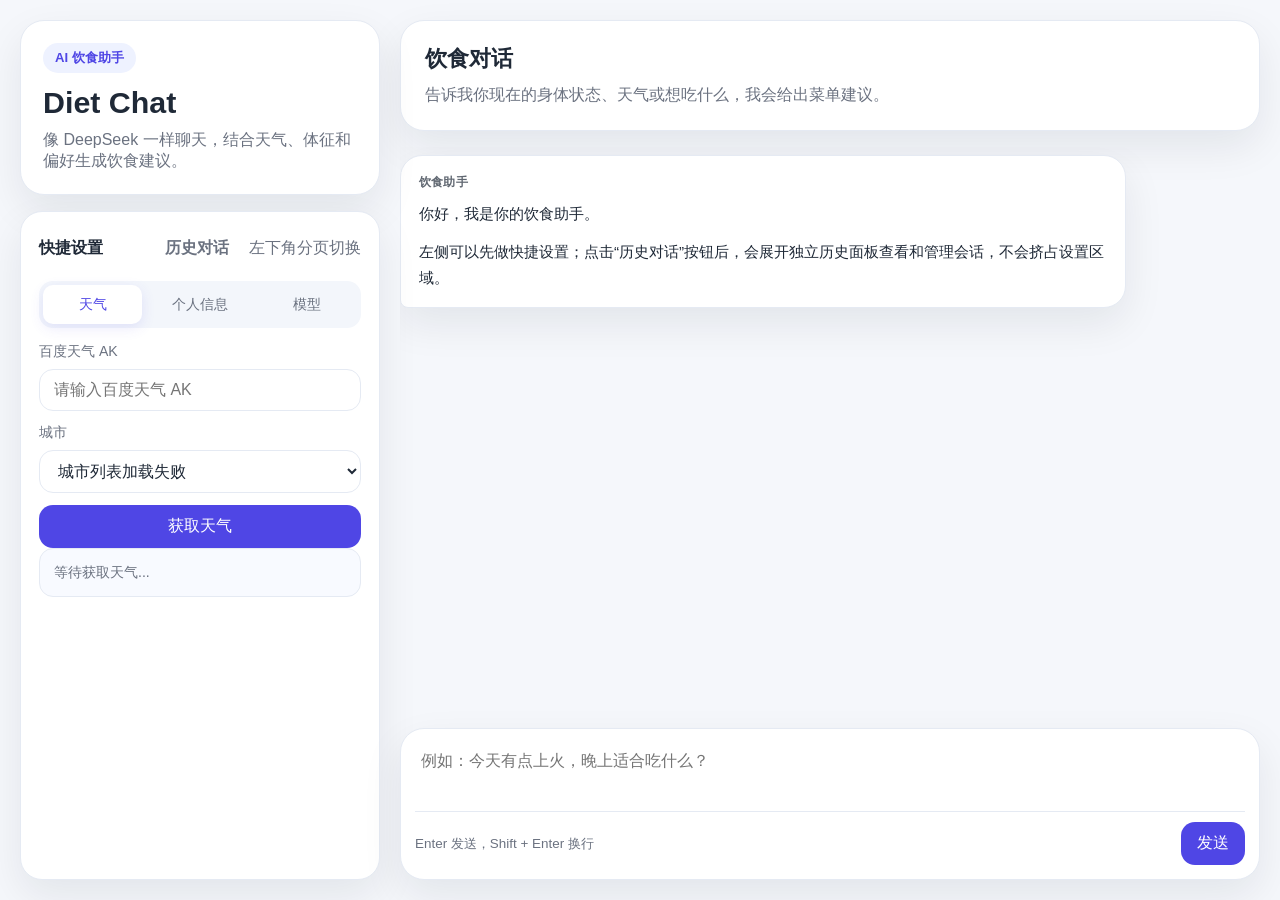
==== Demo/frontend/index.html @ 936e3d6c "初始提交" ====
<!DOCTYPE html>
<html lang="zh-CN">
<head>
    <meta charset="UTF-8">
    <meta name="viewport" content="width=device-width, initial-scale=1.0">
    <title>AI 饮食推荐助手</title>
    <link rel="stylesheet" href="style.css">
</head>
<body>
    <div class="app-shell">
        <aside class="sidebar">
            <div class="brand-card">
                <div class="brand-badge">AI 饮食助手</div>
                <h1>Diet Chat</h1>
                <p>像 DeepSeek 一样聊天，结合天气、体征和偏好生成饮食建议。</p>
            </div>

            <section class="sidebar-card settings-card">
                <div class="section-head">
                    <h2>快捷设置</h2>
                    <div class="section-actions">
                        <button id="open_history_sidebar" type="button" class="ghost-btn history-open-btn">历史对话</button>
                        <span class="section-tip">左下角分页切换</span>
                    </div>
                </div>
                <div class="settings-tabs">
                    <button type="button" class="settings-tab active" data-panel="weather_panel">天气</button>
                    <button type="button" class="settings-tab" data-panel="profile_panel">个人信息</button>
                    <button type="button" class="settings-tab" data-panel="model_panel">模型</button>
                </div>

                <div id="weather_panel" class="settings-panel active">
                    <div class="form-stack">
                        <label for="weather_ak">百度天气 AK</label>
                        <input type="text" id="weather_ak" placeholder="请输入百度天气 AK">
                    </div>
                    <div class="form-stack">
                        <label for="weather_city">城市</label>
                        <select id="weather_city">
                            <option value="">正在加载城市列表...</option>
                        </select>
                    </div>
                    <button id="fetch_weather" type="button" class="primary-btn full-width">获取天气</button>
                    <div id="weather_result" class="weather-result">等待获取天气...</div>
                </div>

                <div id="profile_panel" class="settings-panel">
                    <div class="form-grid">
                        <div class="form-stack">
                            <label for="age">年龄</label>
                            <input type="number" id="age" placeholder="请输入年龄">
                        </div>
                        <div class="form-stack">
                            <label for="gender">性别</label>
                            <select id="gender">
                                <option value="男">男</option>
                                <option value="女">女</option>
                            </select>
                        </div>
                        <div class="form-stack">
                            <label for="height">身高(cm)</label>
                            <input type="number" id="height" placeholder="170">
                        </div>
                        <div class="form-stack">
                            <label for="weight">体重(kg)</label>
                            <input type="number" id="weight" placeholder="52">
                        </div>
                    </div>
                    <div class="form-stack">
                        <label for="occupation">职业</label>
                        <input type="text" id="occupation" placeholder="例如：学生">
                    </div>
                    <div class="form-stack">
                        <label for="taste">口味偏好</label>
                        <input type="text" id="taste" placeholder="例如：偏辣、清淡">
                    </div>
                    <div class="form-stack">
                        <label for="health">健康状况</label>
                        <input type="text" id="health" placeholder="例如：口腔溃疡、胃不舒服">
                    </div>
                </div>

                <div id="model_panel" class="settings-panel">
                    <div class="form-stack">
                        <label for="primary_type">一级模型类型</label>
                        <select id="primary_type">
                            <option value="deepseek">DeepSeek API</option>
                            <option value="ollama">Ollama 本地</option>
                        </select>
                    </div>
                    <div class="form-stack">
                        <label for="primary_model">一级模型</label>
                        <input type="text" id="primary_model" placeholder="deepseek-chat" value="deepseek-chat">
                    </div>
                    <div id="primary_deepseek_config" class="inline-block">
                        <div class="form-stack">
                            <label for="primary_apikey">一级 API Key</label>
                            <input type="text" id="primary_apikey" placeholder="sk-xxx">
                        </div>
                    </div>

                    <label class="toggle-row">
                        <input type="checkbox" id="use_secondary">
                        <span>启用二级模型做菜单生成</span>
                    </label>

                    <div id="secondary_config" class="sub-config">
                        <div class="form-stack">
                            <label for="secondary_type">二级模型类型</label>
                            <select id="secondary_type">
                                <option value="deepseek">DeepSeek API</option>
                                <option value="ollama">Ollama 云端</option>
                            </select>
                        </div>
                        <div id="deepseek_config">
                            <div class="form-stack">
                                <label for="deepseek_model">DeepSeek 模型</label>
                                <input type="text" id="deepseek_model" placeholder="deepseek-chat" value="deepseek-chat">
                            </div>
                            <div class="form-stack">
                                <label for="deepseek_apikey">DeepSeek API Key</label>
                                <input type="text" id="deepseek_apikey" placeholder="sk-xxx" value="sk-300a7b3692284676bc5acdf4eccb909a">
                            </div>
                        </div>
                        <div id="ollama_cloud_config">
                            <div class="form-stack">
                                <label for="ollama_model">Ollama 模型</label>
                                <input type="text" id="ollama_model" placeholder="例如：llama3:70b">
                            </div>
                            <div class="form-stack">
                                <label for="ollama_server">Ollama 服务器</label>
                                <input type="text" id="ollama_server" placeholder="http://localhost:11434">
                            </div>
                        </div>
                    </div>
                </div>
            </section>
        </aside>

        <div id="history_sidebar_backdrop" class="history-sidebar-backdrop" aria-hidden="true"></div>
        <aside id="history_sidebar_drawer" class="history-sidebar-drawer" aria-hidden="true">
            <div class="sidebar-card history-sidebar-card">
                <div class="history-sidebar-topbar">
                    <button id="close_history_sidebar" type="button" class="ghost-btn">收起历史</button>
                    <div class="section-actions">
                        <button id="refresh_history" type="button" class="ghost-btn">刷新</button>
                        <button id="new_chat" type="button" class="primary-btn compact-btn">新建对话</button>
                    </div>
                </div>
                <div class="history-sidebar-head">
                    <div class="brand-badge">会话中心</div>
                    <h2>历史对话</h2>
                    <p>这里集中展示全部对话记录，平时默认收起，需要时再展开查看。</p>
                </div>
                <div id="history_list" class="history-list">暂无历史记录</div>
            </div>
        </aside>

        <main class="chat-shell">
            <header class="chat-header">
                <div>
                    <h2>饮食对话</h2>
                    <p>告诉我你现在的身体状态、天气或想吃什么，我会给出菜单建议。</p>
                </div>
            </header>

            <section id="chat_messages" class="chat-messages"></section>

            <footer class="composer">
                <div class="composer-box">
                    <textarea id="user_input" rows="1" placeholder="例如：今天有点上火，晚上适合吃什么？"></textarea>
                    <div class="composer-actions">
                        <span class="composer-tip">Enter 发送，Shift + Enter 换行</span>
                        <button id="submit_btn" type="button" class="primary-btn">发送</button>
                    </div>
                </div>
            </footer>
        </main>
    </div>
    <script src="script.js"></script>
</body>
</html>
---- Demo/frontend/style.css ----
* {
    margin: 0;
    padding: 0;
    box-sizing: border-box;
}

:root {
    color-scheme: light;
    --bg: #f5f7fb;
    --panel: #ffffff;
    --panel-soft: #f8faff;
    --border: #e5eaf3;
    --text: #1f2937;
    --muted: #6b7280;
    --primary: #4f46e5;
    --primary-soft: #eef2ff;
    --user-bg: #4f46e5;
    --assistant-bg: #ffffff;
    --shadow: 0 16px 40px rgba(15, 23, 42, 0.08);
}

body {
    font-family: -apple-system, BlinkMacSystemFont, "Segoe UI", Roboto, "Helvetica Neue", Arial, sans-serif;
    background: var(--bg);
    color: var(--text);
    min-height: 100vh;
    overflow: hidden;
}

button,
input,
select,
textarea {
    font: inherit;
}

button {
    border: none;
    cursor: pointer;
}

.app-shell {
    height: 100vh;
    display: grid;
    grid-template-columns: 360px 1fr;
    gap: 20px;
    padding: 20px;
}

.sidebar {
    position: sticky;
    top: 20px;
    align-self: start;
    display: grid;
    grid-template-rows: auto 1fr;
    gap: 16px;
    min-height: 0;
    height: calc(100vh - 40px);
}

.brand-card,
.sidebar-card,
.chat-header,
.composer-box {
    background: var(--panel);
    border: 1px solid var(--border);
    box-shadow: var(--shadow);
}

.brand-card {
    border-radius: 24px;
    padding: 22px;
}

.brand-badge {
    display: inline-flex;
    align-items: center;
    padding: 6px 12px;
    border-radius: 999px;
    background: var(--primary-soft);
    color: var(--primary);
    font-size: 0.82rem;
    font-weight: 700;
    margin-bottom: 12px;
}

.brand-card h1 {
    font-size: 1.9rem;
    margin-bottom: 10px;
}

.brand-card p,
.section-tip,
.history-empty,
.history-item-subtitle,
.weather-result,
.composer-tip {
    color: var(--muted);
}

.sidebar-card {
    border-radius: 22px;
    padding: 18px;
    min-height: 0;
}

.history-card {
    display: grid;
    grid-template-rows: auto 1fr;
    min-height: 0;
}

.history-open-btn {
    color: var(--primary);
    background: var(--primary-soft);
    font-weight: 600;
}

.history-open-btn:hover {
    background: #e0e7ff;
    color: var(--primary);
}

.history-sidebar-card {
    display: grid;
    grid-template-rows: auto auto 1fr;
    gap: 18px;
    height: 100%;
    padding: 20px;
    border-radius: 26px;
    background:
        radial-gradient(circle at top right, rgba(79, 70, 229, 0.12), transparent 28%),
        linear-gradient(180deg, #ffffff 0%, #f8faff 100%);
}

.history-sidebar-backdrop {
    position: fixed;
    inset: 0;
    background: rgba(15, 23, 42, 0.24);
    opacity: 0;
    pointer-events: none;
    transition: opacity 0.24s ease;
    z-index: 20;
}

.history-sidebar-backdrop.active {
    opacity: 1;
    pointer-events: auto;
}

.history-sidebar-drawer {
    position: fixed;
    top: 20px;
    left: 20px;
    width: 360px;
    height: calc(100vh - 40px);
    transform: translateX(calc(-100% - 24px));
    transition: transform 0.28s ease, opacity 0.28s ease;
    opacity: 0;
    pointer-events: none;
    z-index: 30;
}

.history-sidebar-drawer.active {
    transform: translateX(0);
    opacity: 1;
    pointer-events: auto;
}

.history-sidebar-topbar {
    display: flex;
    align-items: center;
    justify-content: space-between;
    gap: 12px;
}

.history-sidebar-head h2 {
    font-size: 1.2rem;
    margin: 8px 0;
}

.history-sidebar-head p {
    color: var(--muted);
    line-height: 1.6;
    font-size: 0.9rem;
}

.settings-card {
    position: sticky;
    bottom: 0;
}

.section-head {
    display: flex;
    align-items: center;
    justify-content: space-between;
    gap: 12px;
    margin-bottom: 14px;
}

.section-actions {
    display: flex;
    align-items: center;
    gap: 8px;
}

.section-head h2 {
    font-size: 1rem;
}

.ghost-btn,
.settings-tab {
    background: transparent;
    color: var(--muted);
}

.ghost-btn {
    padding: 8px 12px;
    border-radius: 10px;
}

.ghost-btn:hover,
.settings-tab:hover {
    background: #f3f6fb;
    color: var(--text);
}

.settings-tabs {
    display: grid;
    grid-template-columns: repeat(3, 1fr);
    gap: 8px;
    padding: 4px;
    background: #f3f6fb;
    border-radius: 14px;
    margin-bottom: 14px;
}

.settings-tab {
    border-radius: 10px;
    padding: 10px 8px;
    font-size: 0.9rem;
}

.settings-tab.active {
    background: var(--panel);
    color: var(--primary);
    box-shadow: 0 4px 14px rgba(79, 70, 229, 0.12);
}

.settings-panel {
    display: none;
}

.settings-panel.active {
    display: block;
}

.form-grid {
    display: grid;
    grid-template-columns: repeat(2, minmax(0, 1fr));
    gap: 12px;
}

.form-stack {
    display: grid;
    gap: 8px;
    margin-bottom: 12px;
}

.form-stack label {
    font-size: 0.88rem;
    color: var(--muted);
}

.form-stack input,
.form-stack select,
.composer textarea {
    width: 100%;
    border: 1px solid var(--border);
    border-radius: 14px;
    padding: 11px 14px;
    background: #fff;
    color: var(--text);
    transition: border-color 0.2s, box-shadow 0.2s;
}

.form-stack input:focus,
.form-stack select:focus,
.composer textarea:focus {
    outline: none;
    border-color: rgba(79, 70, 229, 0.45);
    box-shadow: 0 0 0 4px rgba(79, 70, 229, 0.1);
}

.primary-btn {
    background: var(--primary);
    color: #fff;
    border-radius: 14px;
    padding: 11px 16px;
    transition: transform 0.2s, opacity 0.2s;
}

.primary-btn:hover {
    transform: translateY(-1px);
    opacity: 0.95;
}

.compact-btn {
    border-radius: 10px;
    padding: 8px 12px;
    font-size: 0.86rem;
}

.full-width {
    width: 100%;
}

.toggle-row {
    display: flex;
    align-items: center;
    gap: 10px;
    padding: 10px 0;
    font-size: 0.92rem;
    color: var(--text);
}

.toggle-row input {
    width: 16px;
    height: 16px;
}

.sub-config {
    margin-top: 8px;
    padding-top: 10px;
    border-top: 1px solid var(--border);
}

.weather-result {
    background: var(--panel-soft);
    border: 1px solid var(--border);
    border-radius: 14px;
    padding: 12px 14px;
    font-size: 0.88rem;
    line-height: 1.6;
    white-space: pre-wrap;
}

.history-list {
    overflow-y: auto;
    padding-right: 4px;
}

.history-group {
    margin-bottom: 18px;
}

.history-group-title {
    font-size: 0.82rem;
    color: var(--muted);
    margin-bottom: 10px;
}

.history-item {
    background: var(--panel-soft);
    border: 1px solid transparent;
    border-radius: 16px;
    padding: 10px;
    margin-bottom: 10px;
    display: grid;
    grid-template-columns: 1fr auto;
    gap: 10px;
    align-items: center;
}

.history-item:hover,
.history-item.active {
    border-color: rgba(79, 70, 229, 0.22);
    background: #eef2ff;
}

.history-main {
    width: 100%;
    text-align: left;
    background: transparent;
    color: inherit;
}

.history-delete {
    align-self: start;
    background: transparent;
    color: #ef4444;
    border-radius: 10px;
    padding: 8px 10px;
    font-size: 0.82rem;
}

.history-delete:hover:not(:disabled) {
    background: rgba(239, 68, 68, 0.1);
}

.history-delete:disabled {
    color: #cbd5e1;
    cursor: not-allowed;
}

.history-item-time {
    font-size: 0.78rem;
    color: var(--primary);
    margin-bottom: 6px;
}

.history-item-title {
    color: var(--text);
    font-size: 0.92rem;
    font-weight: 600;
    line-height: 1.4;
    margin-bottom: 6px;
}

.history-item-subtitle {
    font-size: 0.82rem;
    line-height: 1.5;
}

.chat-shell {
    min-width: 0;
    display: grid;
    grid-template-rows: auto 1fr auto;
    gap: 16px;
    min-height: calc(100vh - 40px);
    height: calc(100vh - 40px);
}

.chat-header {
    border-radius: 24px;
    padding: 22px 24px;
}

.chat-header h2 {
    font-size: 1.4rem;
    margin-bottom: 8px;
}

.chat-header p {
    color: var(--muted);
    line-height: 1.6;
}

.chat-messages {
    overflow-y: auto;
    padding: 8px 6px 8px 0;
}

.message {
    display: flex;
    margin-bottom: 18px;
}

.message.user {
    justify-content: flex-end;
}

.message.assistant {
    justify-content: flex-start;
}

.message-bubble {
    max-width: min(780px, 85%);
    border-radius: 22px;
    padding: 16px 18px;
    line-height: 1.7;
    box-shadow: var(--shadow);
}

.message.user .message-bubble {
    background: var(--user-bg);
    color: #fff;
    border-bottom-right-radius: 8px;
}

.message.assistant .message-bubble {
    background: var(--assistant-bg);
    color: var(--text);
    border: 1px solid var(--border);
    border-bottom-left-radius: 8px;
}

.message-role {
    font-size: 0.78rem;
    font-weight: 700;
    letter-spacing: 0.02em;
    margin-bottom: 8px;
    opacity: 0.7;
}

.message-body {
    font-size: 0.96rem;
}

.message-body p + p,
.message-body ul + p,
.message-body p + ul,
.message-body .reply-card + .reply-card {
    margin-top: 12px;
}

.reply-card {
    background: var(--panel-soft);
    border: 1px solid var(--border);
    border-radius: 16px;
    padding: 14px;
}

.reply-card h3 {
    font-size: 0.95rem;
    margin-bottom: 8px;
}

.reply-list {
    display: grid;
    gap: 8px;
}

.reply-list-item {
    font-size: 0.9rem;
    line-height: 1.6;
}

.thinking {
    display: inline-flex;
    align-items: center;
    gap: 6px;
}

.thinking-dot {
    width: 7px;
    height: 7px;
    border-radius: 50%;
    background: #94a3b8;
    animation: blink 1.2s infinite ease-in-out;
}

.thinking-dot:nth-child(2) {
    animation-delay: 0.2s;
}

.thinking-dot:nth-child(3) {
    animation-delay: 0.4s;
}

@keyframes blink {
    0%, 80%, 100% {
        opacity: 0.35;
        transform: scale(0.9);
    }
    40% {
        opacity: 1;
        transform: scale(1);
    }
}

.composer {
    position: sticky;
    bottom: 0;
}

.composer-box {
    border-radius: 24px;
    padding: 14px;
}

.composer textarea {
    min-height: 64px;
    max-height: 180px;
    resize: none;
    border: none;
    box-shadow: none;
    padding: 8px 6px 12px;
}

.composer textarea:focus {
    box-shadow: none;
}

.composer-actions {
    display: flex;
    align-items: center;
    justify-content: space-between;
    gap: 12px;
    padding-top: 10px;
    border-top: 1px solid var(--border);
}

.composer-tip {
    font-size: 0.84rem;
}

@media (max-width: 1100px) {
    .app-shell {
        grid-template-columns: 320px 1fr;
    }

    .history-sidebar-drawer {
        width: 320px;
    }
}

@media (max-width: 900px) {
    body {
        overflow: auto;
    }

    .app-shell {
        grid-template-columns: 1fr;
        height: auto;
    }

    .sidebar {
        position: static;
        height: auto;
    }

    .settings-card {
        position: static;
    }

    .history-sidebar-card {
        height: auto;
        min-height: 520px;
    }

    .history-sidebar-drawer {
        top: 12px;
        left: 12px;
        width: min(420px, calc(100vw - 24px));
        height: calc(100vh - 24px);
    }

    .chat-shell {
        min-height: auto;
        height: auto;
    }

    .message-bubble {
        max-width: 100%;
    }
}

@media (max-width: 640px) {
    .app-shell {
        padding: 12px;
        gap: 12px;
    }

    .form-grid {
        grid-template-columns: 1fr;
    }

    .composer-actions {
        flex-direction: column;
        align-items: stretch;
    }

    .history-sidebar-topbar {
        flex-direction: column;
        align-items: stretch;
    }
}
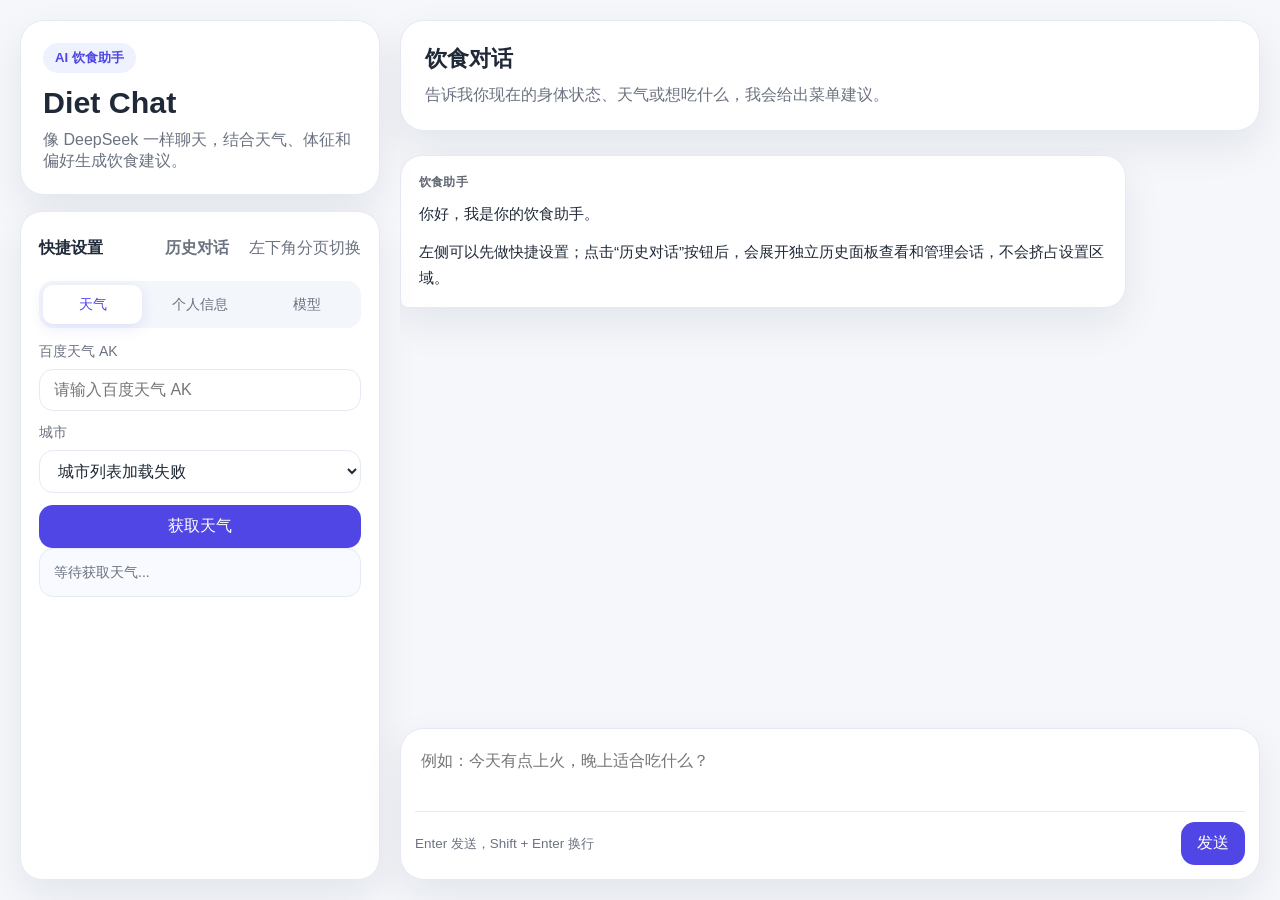
==== commit eaddcd6b: "Update index.html" ====
--- a/Demo/frontend/index.html
+++ b/Demo/frontend/index.html
@@ -119,7 +119,7 @@
                             </div>
                             <div class="form-stack">
                                 <label for="deepseek_apikey">DeepSeek API Key</label>
-                                <input type="text" id="deepseek_apikey" placeholder="sk-xxx" value="sk-300a7b3692284676bc5acdf4eccb909a">
+                                <input type="text" id="deepseek_apikey" placeholder="sk-xxx" value="">
                             </div>
                         </div>
                         <div id="ollama_cloud_config">
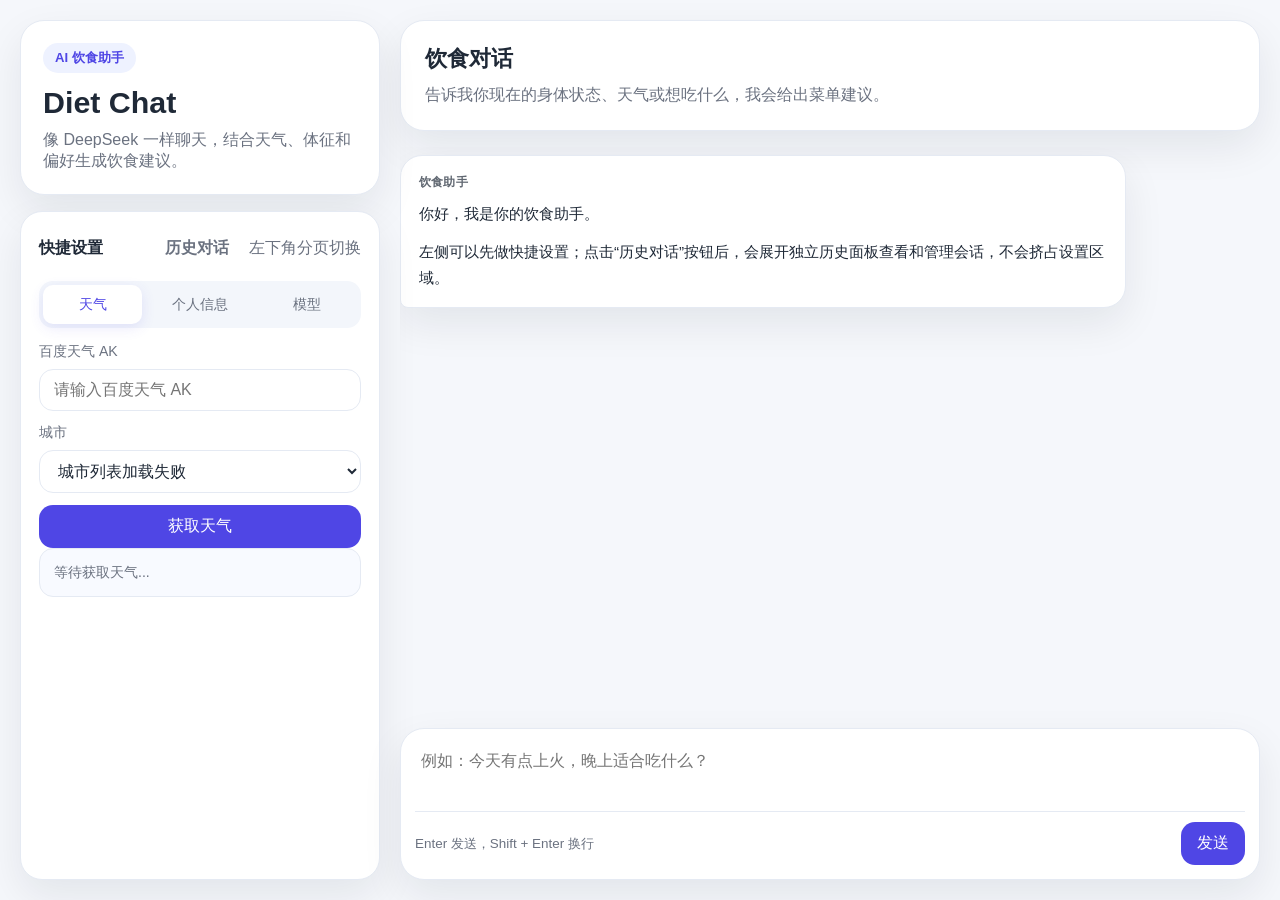
==== commit 04164cca: "更新了二级模型的输出约束问题，加强了输出格式约束" ====
--- a/Demo/frontend/index.html
+++ b/Demo/frontend/index.html
@@ -119,7 +119,7 @@
                             </div>
                             <div class="form-stack">
                                 <label for="deepseek_apikey">DeepSeek API Key</label>
-                                <input type="text" id="deepseek_apikey" placeholder="sk-xxx" value="">
+                                <input type="text" id="deepseek_apikey" placeholder="请输入您的DeepSeek API Key">
                             </div>
                         </div>
                         <div id="ollama_cloud_config">
@@ -179,4 +179,4 @@
     </div>
     <script src="script.js"></script>
 </body>
-</html>
+</html>
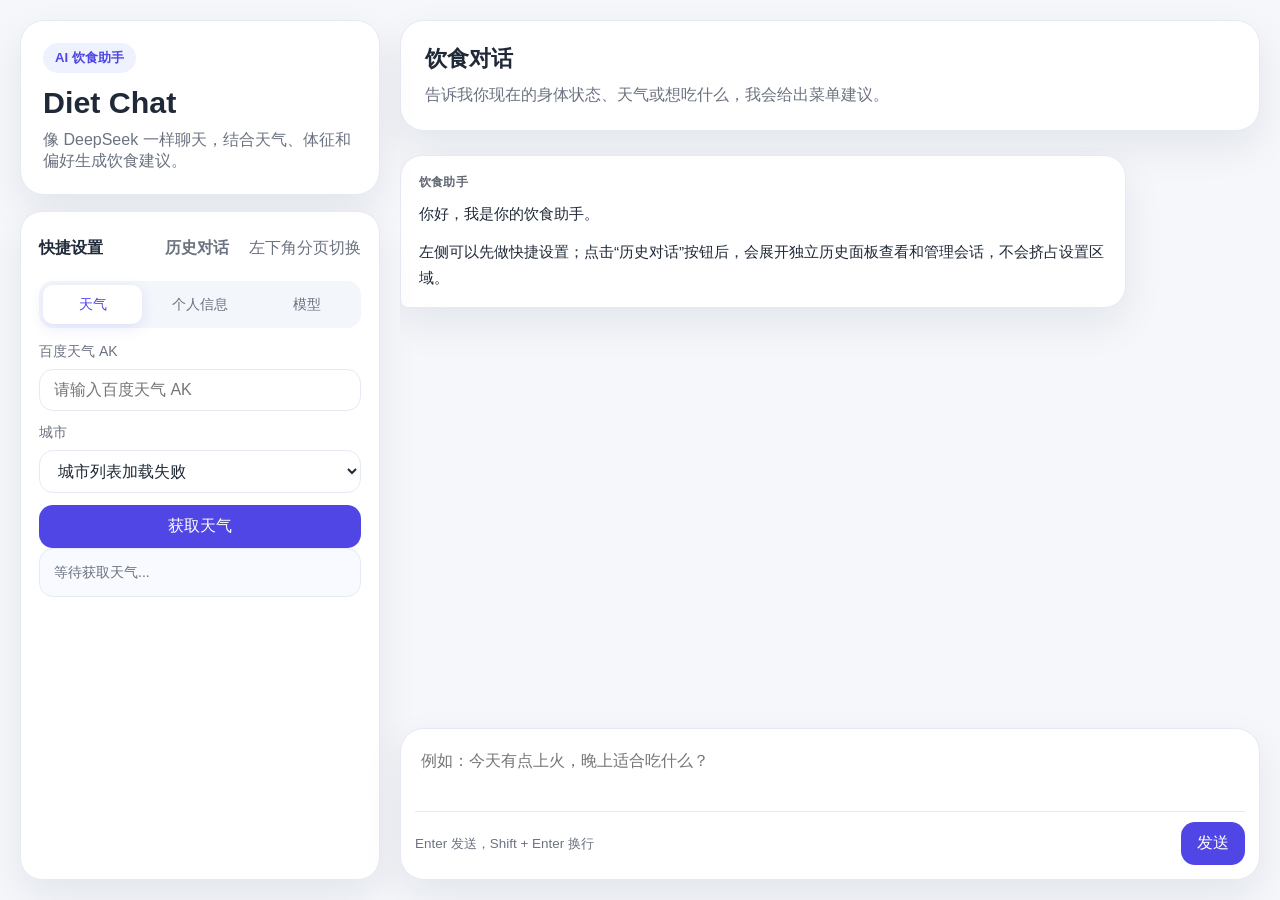
==== commit 2f7cd3bf: "更新了二级模型的输出约束问题，加强了输出格式约束" ====
--- a/Demo/frontend/index.html
+++ b/Demo/frontend/index.html
@@ -119,7 +119,11 @@
                             </div>
                             <div class="form-stack">
                                 <label for="deepseek_apikey">DeepSeek API Key</label>
+<<<<<<< HEAD
                                 <input type="text" id="deepseek_apikey" placeholder="请输入您的DeepSeek API Key">
+=======
+                                <input type="text" id="deepseek_apikey" placeholder="sk-xxx" value="">
+>>>>>>> 26e836ee8b6c763e71282ec5b55b7f4f55c7c75e
                             </div>
                         </div>
                         <div id="ollama_cloud_config">
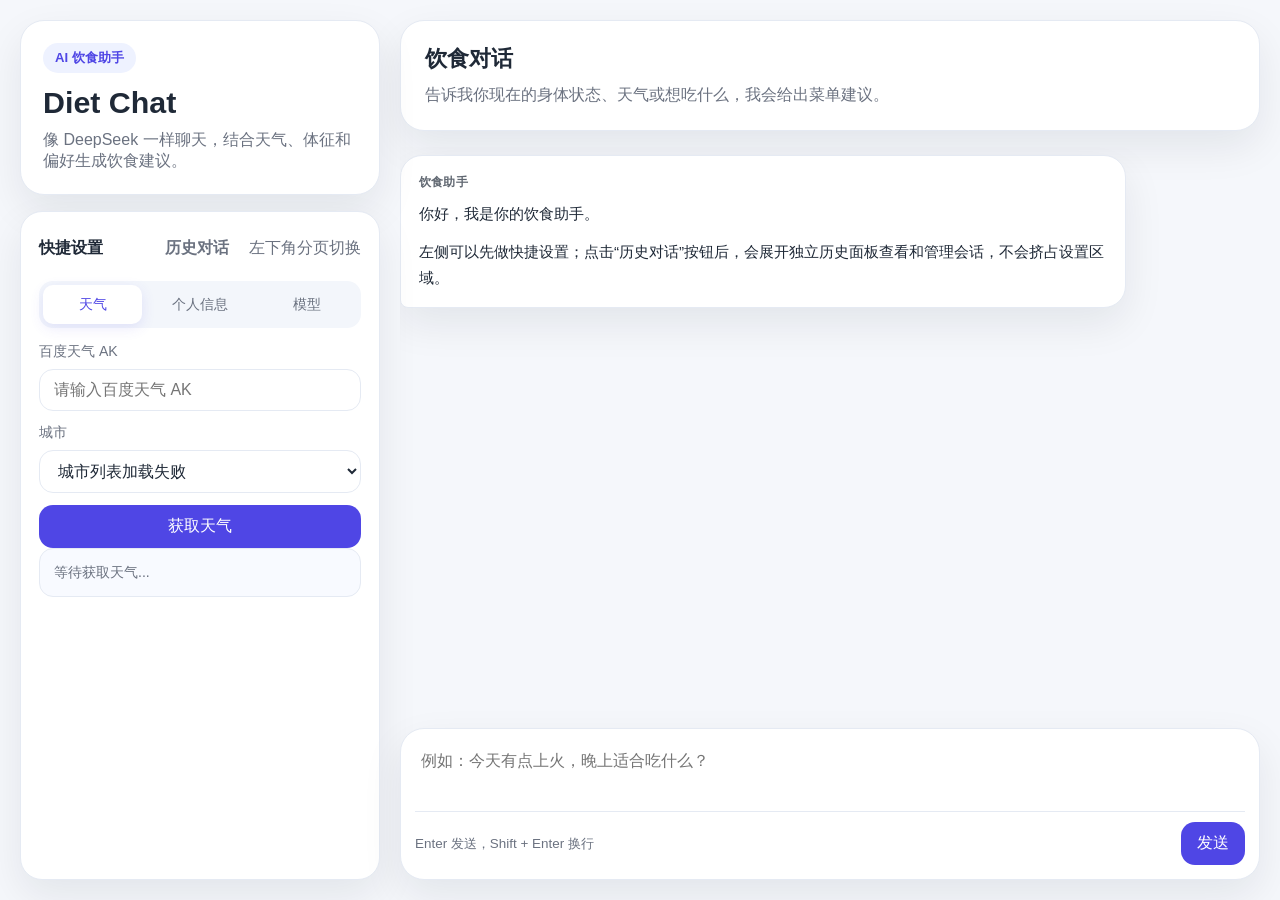
==== commit b7386688: "添加图片资源 image/speechless.webp" ====
--- a/Demo/frontend/index.html
+++ b/Demo/frontend/index.html
@@ -119,11 +119,7 @@
                             </div>
                             <div class="form-stack">
                                 <label for="deepseek_apikey">DeepSeek API Key</label>
-<<<<<<< HEAD
-                                <input type="text" id="deepseek_apikey" placeholder="请输入您的DeepSeek API Key">
-=======
                                 <input type="text" id="deepseek_apikey" placeholder="sk-xxx" value="">
->>>>>>> 26e836ee8b6c763e71282ec5b55b7f4f55c7c75e
                             </div>
                         </div>
                         <div id="ollama_cloud_config">
@@ -183,4 +179,4 @@
     </div>
     <script src="script.js"></script>
 </body>
-</html>+</html>
--- a/Demo/frontend/style.css
+++ b/Demo/frontend/style.css
@@ -526,6 +526,30 @@
     line-height: 1.6;
 }
 
+.message.interrupt-message .message-bubble {
+    background: transparent;
+    border: none;
+    box-shadow: none;
+    padding: 0;
+}
+
+.message.interrupt-message .message-role {
+    display: none;
+}
+
+.interrupt-only {
+    display: inline-flex;
+    align-items: center;
+    justify-content: center;
+}
+
+.interrupt-image {
+    width: min(240px, 100%);
+    height: auto;
+    border-radius: 16px;
+    display: block;
+}
+
 .thinking {
     display: inline-flex;
     align-items: center;
